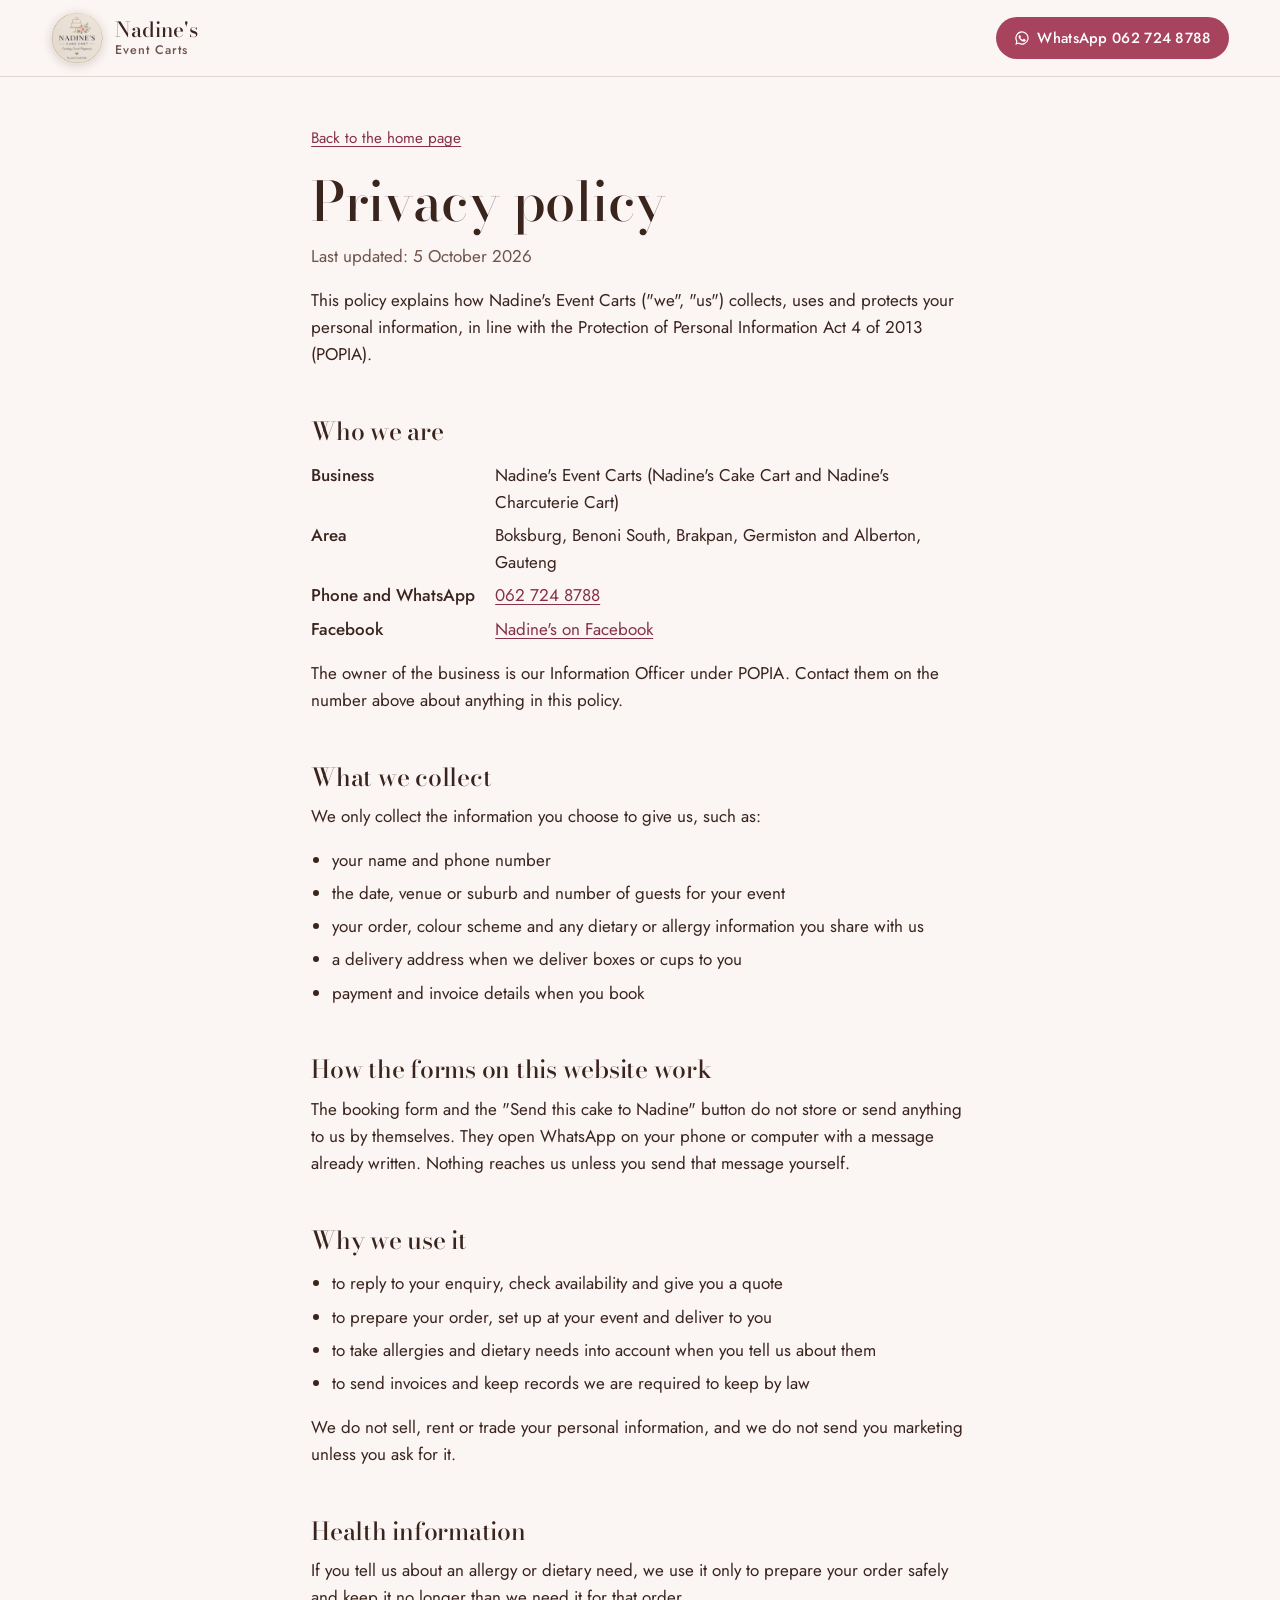
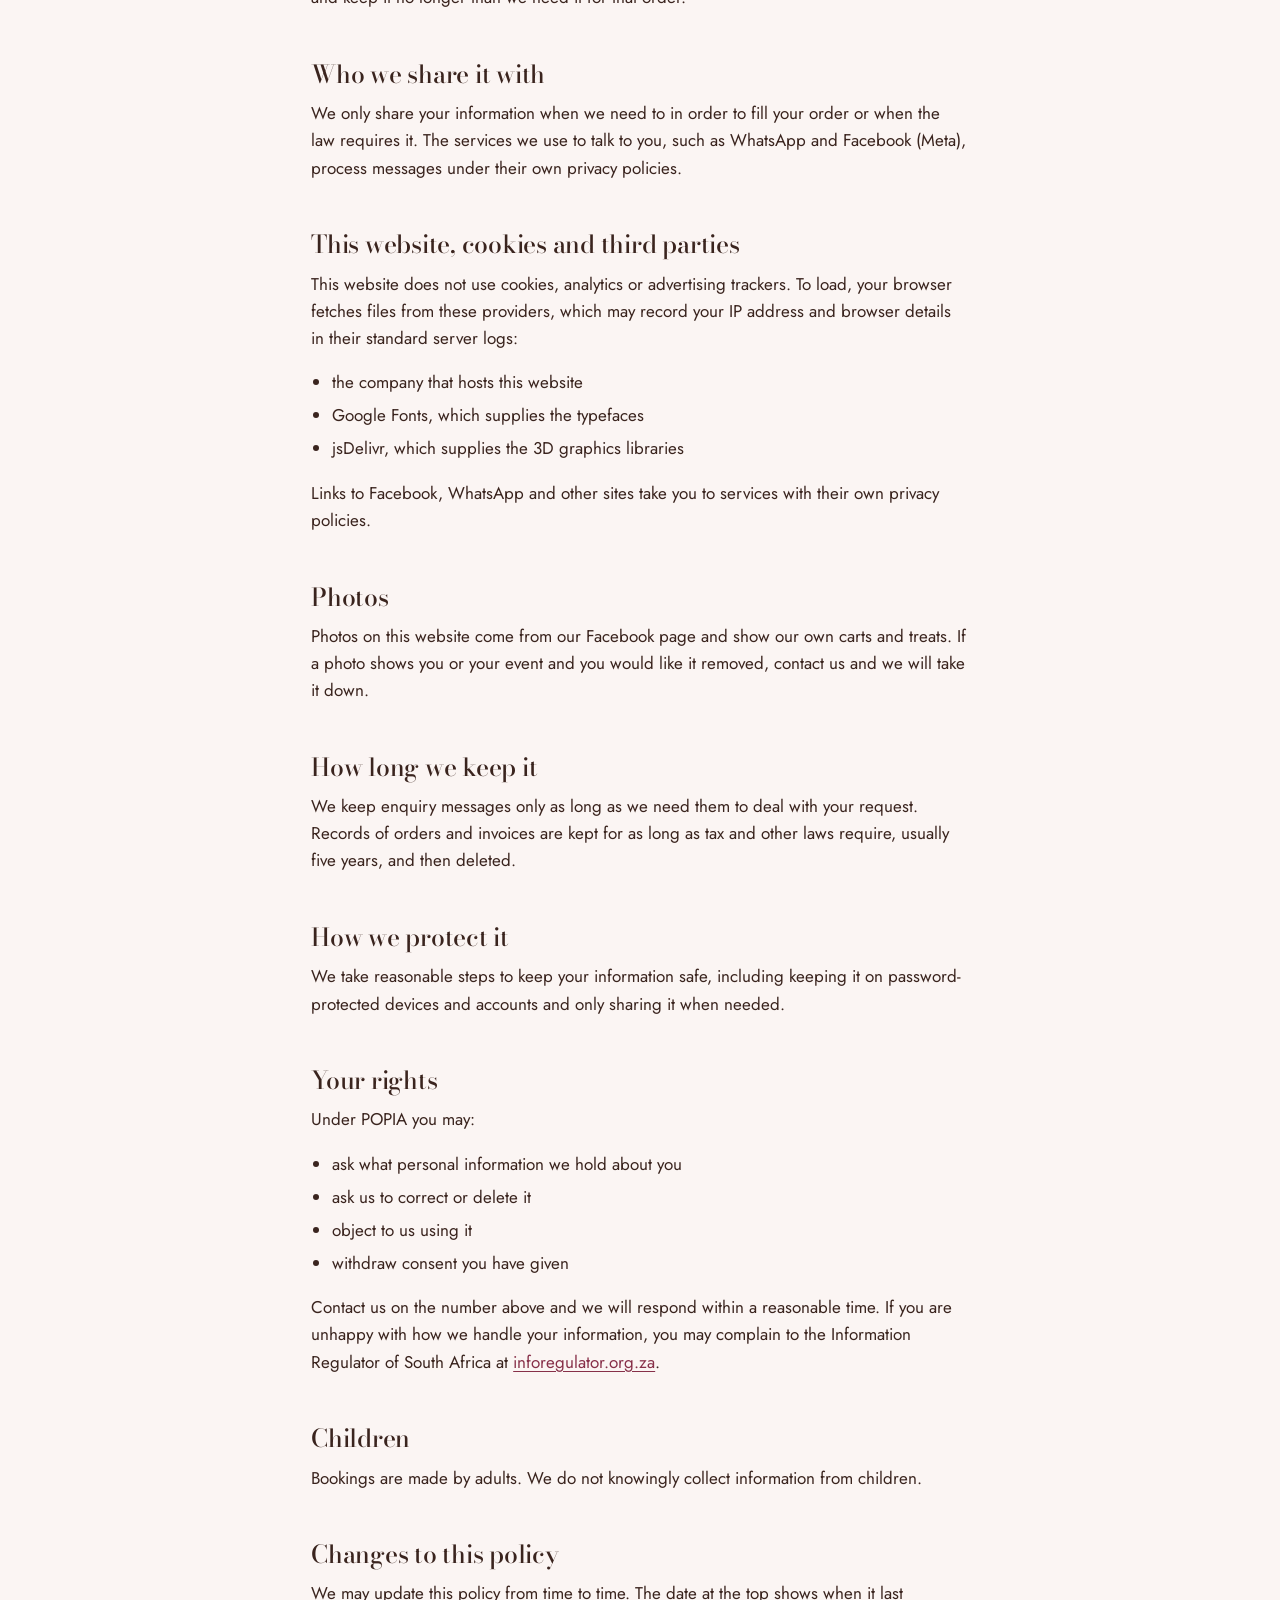
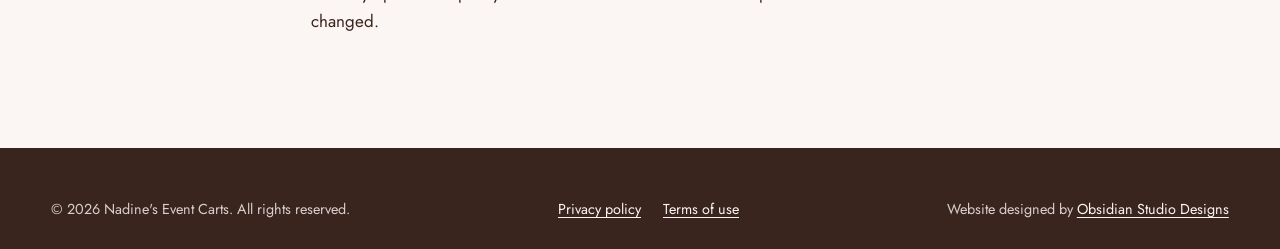
==== privacy.html @ fda7c5f3 "Nadine's Event Carts website Single-page site with a 3D cake cart hero, a build-your-own mini cake c" ====
<!doctype html>
<html lang="en-ZA">
<head>
  <meta charset="utf-8">
  <meta name="viewport" content="width=device-width, initial-scale=1, viewport-fit=cover">
  <title>Privacy Policy | Nadine's Event Carts</title>
  <meta name="description" content="How Nadine's Event Carts collects, uses and protects your personal information under the Protection of Personal Information Act (POPIA).">
  <link rel="canonical" href="https://obsidianstudiodesigns.github.io/NadinesEventCarts/privacy.html">
  <meta name="theme-color" content="#FBF5F3">
  <link rel="icon" href="assets/brand/favicon-32.png" type="image/png" sizes="32x32">
  <link rel="apple-touch-icon" href="assets/brand/apple-touch-icon.png">
  <meta property="og:title" content="Privacy Policy | Nadine's Event Carts">
  <meta property="og:image" content="https://obsidianstudiodesigns.github.io/NadinesEventCarts/assets/brand/og-image.jpg">
  <link rel="preconnect" href="https://fonts.googleapis.com">
  <link rel="preconnect" href="https://fonts.gstatic.com" crossorigin>
  <link href="https://fonts.googleapis.com/css2?family=Allura&family=Bodoni+Moda:ital,opsz,wght@0,6..96,400..700;1,6..96,400..600&family=Jost:wght@300..600&display=swap" rel="stylesheet">
  <link rel="stylesheet" href="css/styles.css?v=6">
</head>
<body class="legal-page">
  <header class="site-header is-solid">
    <a class="brand" href="./" aria-label="Nadine's Event Carts home page">
      <img src="assets/brand/logo-round-256.png" alt="" width="256" height="256">
      <span class="brand-name">Nadine's <span>Event Carts</span></span>
    </a>
    <a class="btn btn-wa header-cta" href="https://wa.me/27627248788" target="_blank" rel="noopener">WhatsApp 062 724 8788</a>
  </header>

  <main class="legal-main">
    <a class="back-link" href="./">Back to the home page</a>
    <h1>Privacy policy</h1>
    <p class="updated">Last updated: 5 October 2026</p>

    <p>This policy explains how Nadine's Event Carts ("we", "us") collects, uses and protects your personal information, in line with the Protection of Personal Information Act 4 of 2013 (POPIA).</p>

    <h2>Who we are</h2>
    <dl>
      <dt>Business</dt><dd>Nadine's Event Carts (Nadine's Cake Cart and Nadine's Charcuterie Cart)</dd>
      <dt>Area</dt><dd>Boksburg, Benoni South, Brakpan, Germiston and Alberton, Gauteng</dd>
      <dt>Phone and WhatsApp</dt><dd><a href="tel:+27627248788">062 724 8788</a></dd>
      <dt>Facebook</dt><dd><a href="https://www.facebook.com/profile.php?id=61550542030775" target="_blank" rel="noopener">Nadine's on Facebook</a></dd>
    </dl>
    <p>The owner of the business is our Information Officer under POPIA. Contact them on the number above about anything in this policy.</p>

    <h2>What we collect</h2>
    <p>We only collect the information you choose to give us, such as:</p>
    <ul>
      <li>your name and phone number</li>
      <li>the date, venue or suburb and number of guests for your event</li>
      <li>your order, colour scheme and any dietary or allergy information you share with us</li>
      <li>a delivery address when we deliver boxes or cups to you</li>
      <li>payment and invoice details when you book</li>
    </ul>

    <h2>How the forms on this website work</h2>
    <p>The booking form and the "Send this cake to Nadine" button do not store or send anything to us by themselves. They open WhatsApp on your phone or computer with a message already written. Nothing reaches us unless you send that message yourself.</p>

    <h2>Why we use it</h2>
    <ul>
      <li>to reply to your enquiry, check availability and give you a quote</li>
      <li>to prepare your order, set up at your event and deliver to you</li>
      <li>to take allergies and dietary needs into account when you tell us about them</li>
      <li>to send invoices and keep records we are required to keep by law</li>
    </ul>
    <p>We do not sell, rent or trade your personal information, and we do not send you marketing unless you ask for it.</p>

    <h2>Health information</h2>
    <p>If you tell us about an allergy or dietary need, we use it only to prepare your order safely and keep it no longer than we need it for that order.</p>

    <h2>Who we share it with</h2>
    <p>We only share your information when we need to in order to fill your order or when the law requires it. The services we use to talk to you, such as WhatsApp and Facebook (Meta), process messages under their own privacy policies.</p>

    <h2>This website, cookies and third parties</h2>
    <p>This website does not use cookies, analytics or advertising trackers. To load, your browser fetches files from these providers, which may record your IP address and browser details in their standard server logs:</p>
    <ul>
      <li>the company that hosts this website</li>
      <li>Google Fonts, which supplies the typefaces</li>
      <li>jsDelivr, which supplies the 3D graphics libraries</li>
    </ul>
    <p>Links to Facebook, WhatsApp and other sites take you to services with their own privacy policies.</p>

    <h2>Photos</h2>
    <p>Photos on this website come from our Facebook page and show our own carts and treats. If a photo shows you or your event and you would like it removed, contact us and we will take it down.</p>

    <h2>How long we keep it</h2>
    <p>We keep enquiry messages only as long as we need them to deal with your request. Records of orders and invoices are kept for as long as tax and other laws require, usually five years, and then deleted.</p>

    <h2>How we protect it</h2>
    <p>We take reasonable steps to keep your information safe, including keeping it on password-protected devices and accounts and only sharing it when needed.</p>

    <h2>Your rights</h2>
    <p>Under POPIA you may:</p>
    <ul>
      <li>ask what personal information we hold about you</li>
      <li>ask us to correct or delete it</li>
      <li>object to us using it</li>
      <li>withdraw consent you have given</li>
    </ul>
    <p>Contact us on the number above and we will respond within a reasonable time. If you are unhappy with how we handle your information, you may complain to the Information Regulator of South Africa at <a href="https://inforegulator.org.za" target="_blank" rel="noopener">inforegulator.org.za</a>.</p>

    <h2>Children</h2>
    <p>Bookings are made by adults. We do not knowingly collect information from children.</p>

    <h2>Changes to this policy</h2>
    <p>We may update this policy from time to time. The date at the top shows when it last changed.</p>
  </main>

  <footer class="site-footer">
    <div class="footer-legal">
      <p>© <span>2026</span> Nadine's Event Carts. All rights reserved.</p>
      <nav class="legal-links" aria-label="Legal">
        <a href="privacy.html" aria-current="page">Privacy policy</a>
        <a href="terms.html">Terms of use</a>
      </nav>
      <p class="credit">Website designed by <a href="https://obsidianstudiodesigns.co.za/" target="_blank" rel="noopener">Obsidian Studio Designs</a></p>
    </div>
  </footer>
</body>
</html>
---- css/styles.css ----
/* Nadine's Event Carts
   sugar   #FBF5F3  page (a faint icing pink, not cream)
   cocoa   #3A241E  text
   rose    #A8435E  strawberry drizzle, the accent
   blush   #F3D9DC  soft fills
   sage    #64755A  the leaves on Nadine's posters
   gold    #B38A4C  the foil ring on the logo */
:root {
  --sugar: #FBF5F3;
  --white: #FFFDFC;
  --cocoa: #3A241E;
  --cocoa-soft: #6E544B;
  --rose: #A8435E;
  --rose-deep: #873049;
  --blush: #F3D9DC;
  --sage: #64755A;
  --gold: #B38A4C;
  --line: rgba(58, 36, 30, 0.14);
  --wa: #1F8A4C;
  --serif: 'Bodoni Moda', 'Didot', Georgia, serif;
  --sans: 'Jost', 'Futura', system-ui, sans-serif;
  --script: 'Allura', cursive;
  --gutter: clamp(16px, 4vw, 56px);
  --max: 1240px;
  --header-h: 76px;
}

*, *::before, *::after { box-sizing: border-box; }
html { scroll-behavior: smooth; -webkit-text-size-adjust: 100%; }
@media (prefers-reduced-motion: reduce) { html { scroll-behavior: auto; } }
body {
  margin: 0;
  background: var(--sugar);
  color: var(--cocoa);
  font: 400 1.0625rem/1.6 var(--sans);
  -webkit-font-smoothing: antialiased;
  text-rendering: optimizeLegibility;
}
img { max-width: 100%; height: auto; display: block; }
a { color: var(--rose-deep); text-underline-offset: 0.18em; text-decoration-thickness: 1px; }
a:hover { color: var(--rose); }
:focus-visible { outline: 2px solid var(--rose); outline-offset: 3px; border-radius: 4px; }
h1, h2, h3 { font-family: var(--serif); font-weight: 500; line-height: 1.08; margin: 0; letter-spacing: -0.01em; font-optical-sizing: auto; }
h2 { font-size: clamp(2.1rem, 4.6vw, 3.6rem); }
h3 { font-size: clamp(1.45rem, 2.4vw, 1.9rem); }
p { margin: 0 0 1em; }
.lede { font-size: clamp(1.1rem, 1.6vw, 1.28rem); line-height: 1.55; color: var(--cocoa-soft); max-width: 36em; }
.script-note { font-family: var(--script); font-size: clamp(1.9rem, 3vw, 2.5rem); line-height: 1; color: var(--rose); margin: 0 0 0.3em; }
.sr-only { position: absolute; width: 1px; height: 1px; overflow: hidden; clip: rect(0 0 0 0); white-space: nowrap; }
.skip-link { position: absolute; left: 12px; top: -60px; z-index: 100; background: var(--cocoa); color: #fff; padding: 10px 14px; border-radius: 6px; }
.skip-link:focus { top: 12px; }

/* ---------------------------------------------------------------- buttons */
.btn {
  display: inline-flex; align-items: center; justify-content: center; gap: 0.5em;
  min-height: 50px; padding: 0.7em 1.5em; border-radius: 999px; border: 1px solid transparent;
  font: 500 1rem/1.1 var(--sans); letter-spacing: 0.02em; text-decoration: none; cursor: pointer;
  transition: background-color 0.2s, color 0.2s, border-color 0.2s, transform 0.2s;
}
.btn:active { transform: translateY(1px) scale(0.99); }
.btn-wa { background: var(--rose); color: #fff; }
.btn-wa::before {
  content: ''; width: 1.15em; height: 1.15em; flex: none;
  background: currentColor;
  -webkit-mask: url("data:image/svg+xml,%3Csvg xmlns='http://www.w3.org/2000/svg' viewBox='0 0 24 24'%3E%3Cpath d='M12 2a10 10 0 0 0-8.6 15.1L2 22l5-1.3A10 10 0 1 0 12 2Zm0 18.2a8.2 8.2 0 0 1-4.2-1.2l-.3-.2-3 .8.8-2.9-.2-.3A8.2 8.2 0 1 1 12 20.2Zm4.5-6.1c-.2-.1-1.5-.7-1.7-.8-.2-.1-.4-.1-.6.1l-.8 1c-.1.2-.3.2-.5.1a6.7 6.7 0 0 1-3.3-2.9c-.2-.4.2-.4.7-1.3.1-.2 0-.3 0-.4l-.8-1.8c-.2-.5-.4-.4-.6-.4h-.5a1 1 0 0 0-.7.3 3 3 0 0 0-.9 2.2 5.2 5.2 0 0 0 1.1 2.7 11.8 11.8 0 0 0 4.5 4c1.7.7 2.3.8 3.2.6a2.7 2.7 0 0 0 1.8-1.2 2.2 2.2 0 0 0 .1-1.3c0-.1-.2-.2-.4-.3Z'/%3E%3C/svg%3E") center / contain no-repeat;
          mask: url("data:image/svg+xml,%3Csvg xmlns='http://www.w3.org/2000/svg' viewBox='0 0 24 24'%3E%3Cpath d='M12 2a10 10 0 0 0-8.6 15.1L2 22l5-1.3A10 10 0 1 0 12 2Zm0 18.2a8.2 8.2 0 0 1-4.2-1.2l-.3-.2-3 .8.8-2.9-.2-.3A8.2 8.2 0 1 1 12 20.2Zm4.5-6.1c-.2-.1-1.5-.7-1.7-.8-.2-.1-.4-.1-.6.1l-.8 1c-.1.2-.3.2-.5.1a6.7 6.7 0 0 1-3.3-2.9c-.2-.4.2-.4.7-1.3.1-.2 0-.3 0-.4l-.8-1.8c-.2-.5-.4-.4-.6-.4h-.5a1 1 0 0 0-.7.3 3 3 0 0 0-.9 2.2 5.2 5.2 0 0 0 1.1 2.7 11.8 11.8 0 0 0 4.5 4c1.7.7 2.3.8 3.2.6a2.7 2.7 0 0 0 1.8-1.2 2.2 2.2 0 0 0 .1-1.3c0-.1-.2-.2-.4-.3Z'/%3E%3C/svg%3E") center / contain no-repeat;
}
.btn-wa:hover { background: var(--rose-deep); color: #fff; }
.btn-ghost { background: rgba(255, 253, 252, 0.72); color: var(--cocoa); border-color: rgba(58, 36, 30, 0.2); backdrop-filter: blur(8px); -webkit-backdrop-filter: blur(8px); }
.btn-ghost:hover { background: #fff; color: var(--cocoa); }
.btn-ghost-dark { background: transparent; color: var(--cocoa); border-color: var(--cocoa); }
.btn-ghost-dark:hover { background: var(--cocoa); color: var(--sugar); }

/* ---------------------------------------------------------------- loading screen
   Shown only while the page is loading (a tiny script in <head> adds .is-loading). The gold ring fills with
   the real download progress of the 3D scene, then the screen lifts away. */
.loader { display: none; }
.is-loading .loader, .loader.is-leaving {
  position: fixed; inset: 0; z-index: 100; display: grid; place-content: center; justify-items: center;
  background: radial-gradient(60% 50% at 50% 46%, #FDF0F1 0%, var(--sugar) 70%);
}
.is-loading { overflow: hidden; }
.is-loading .hero-copy > * { opacity: 0; }
.loader-mark { position: relative; width: clamp(132px, 22vw, 168px); aspect-ratio: 1; }
.loader-mark img { position: absolute; inset: 9%; width: 82%; height: 82%; border-radius: 50%; box-shadow: 0 14px 34px -14px rgba(58, 36, 30, 0.45); }
.loader-ring { position: absolute; inset: 0; width: 100%; height: 100%; transform: rotate(-90deg); }
.loader-ring circle { fill: none; stroke-width: 1.6; }
.loader-track { stroke: rgba(179, 138, 76, 0.2); }
.loader-bar { stroke: var(--gold); stroke-linecap: round; stroke-dasharray: 100; stroke-dashoffset: 100; transition: stroke-dashoffset 0.35s ease-out; }
.loader-note { font-family: var(--script); font-size: clamp(1.9rem, 4vw, 2.4rem); line-height: 1; color: var(--rose); margin: 22px 0 6px; }
.loader-status { font-size: 0.85rem; letter-spacing: 0.06em; color: var(--cocoa-soft); margin: 0; font-variant-numeric: tabular-nums; }
/* a few sprinkles drifting down behind the logo */
.loader-sprinkles { position: absolute; inset: 0; overflow: hidden; pointer-events: none; }
.loader-sprinkles i {
  position: absolute; top: -20px; left: var(--x); width: 4px; height: 13px; border-radius: 4px; background: var(--c);
  opacity: 0.85; animation: sprinkle var(--d) linear var(--w) infinite;
}
.loader-sprinkles i:nth-child(1) { --x: 18%; --c: #E8475F; --d: 5.2s; --w: -1.2s; }
.loader-sprinkles i:nth-child(2) { --x: 27%; --c: #F6C445; --d: 6.4s; --w: -3.1s; }
.loader-sprinkles i:nth-child(3) { --x: 36%; --c: #4FB3E8; --d: 5.8s; --w: -0.4s; }
.loader-sprinkles i:nth-child(4) { --x: 44%; --c: #F08AD0; --d: 7s; --w: -4.6s; }
.loader-sprinkles i:nth-child(5) { --x: 55%; --c: #7AC36A; --d: 6s; --w: -2.2s; }
.loader-sprinkles i:nth-child(6) { --x: 63%; --c: #E8475F; --d: 6.8s; --w: -5.3s; }
.loader-sprinkles i:nth-child(7) { --x: 71%; --c: #B38A4C; --d: 5.5s; --w: -1.9s; }
.loader-sprinkles i:nth-child(8) { --x: 80%; --c: #9B6FE0; --d: 6.2s; --w: -3.8s; }
.loader-sprinkles i:nth-child(9) { --x: 88%; --c: #F6C445; --d: 7.4s; --w: -0.9s; }
.loader-sprinkles i:nth-child(10) { --x: 9%; --c: #F08AD0; --d: 6.6s; --w: -4.1s; }
@keyframes sprinkle {
  from { transform: translateY(0) rotate(0deg); }
  to { transform: translateY(calc(100vh + 40px)) rotate(540deg); }
}
/* exit: the ring is full, the logo settles and the screen lifts away */
.loader.is-leaving { pointer-events: none; animation: loader-out 0.85s cubic-bezier(0.65, 0, 0.35, 1) 0.15s forwards; }
.loader.is-leaving .loader-mark img { animation: logo-settle 0.6s cubic-bezier(0.2, 0.7, 0.2, 1) forwards; }
@keyframes loader-out { to { opacity: 0; transform: translateY(-3%); visibility: hidden; } }
@keyframes logo-settle { 50% { transform: scale(1.06); } to { transform: scale(0.98); } }
@media (prefers-reduced-motion: reduce) {
  .loader-sprinkles { display: none; }
  .loader.is-leaving { animation-duration: 0.3s; animation-delay: 0s; }
  .loader.is-leaving .loader-mark img { animation: none; }
}

/* ---------------------------------------------------------------- 3D stage */
.stage { position: fixed; inset: 0; z-index: 0; background: #d9d2c8 url('../assets/3d/hero-poster.jpg') center / cover no-repeat; }
.stage canvas { width: 100%; height: 100%; display: block; opacity: 0; transition: opacity 1.2s ease; }
.stage canvas.is-ready { opacity: 1; }
.no-webgl .stage canvas { display: none; }

/* ---------------------------------------------------------------- header */
.site-header {
  position: fixed; inset: 0 0 auto; z-index: 30; height: var(--header-h);
  display: flex; align-items: center; gap: 24px; padding: 0 var(--gutter);
  transition: background-color 0.3s, box-shadow 0.3s;
}
.site-header.is-solid { background: rgba(251, 245, 243, 0.92); backdrop-filter: blur(12px); -webkit-backdrop-filter: blur(12px); box-shadow: 0 1px 0 var(--line); }
.brand { display: flex; align-items: center; gap: 12px; text-decoration: none; color: var(--cocoa); margin-right: auto; }
.brand img { width: 52px; height: 52px; border-radius: 50%; box-shadow: 0 2px 10px rgba(58, 36, 30, 0.18); }
.brand-name { font-family: var(--serif); font-size: 1.3rem; line-height: 1; font-weight: 500; }
.brand-name span { display: block; font-family: var(--sans); font-size: 0.78rem; letter-spacing: 0.08em; margin-top: 3px; color: var(--cocoa-soft); }
.main-nav { display: flex; gap: 22px; }
.main-nav a { color: var(--cocoa); text-decoration: none; font-size: 0.97rem; padding: 6px 0; border-bottom: 1px solid transparent; }
.main-nav a:hover { border-bottom-color: var(--rose); color: var(--cocoa); }
.main-nav .nav-book { display: none; }
.header-cta { min-height: 42px; padding: 0.55em 1.1em; font-size: 0.92rem; }
.nav-toggle { display: none; }

@media (max-width: 1100px) {
  .main-nav a[href="#year-end"] { display: none; }
}
@media (max-width: 860px) {
  :root { --header-h: 64px; }
  .brand img { width: 44px; height: 44px; }
  .header-cta { display: none; }
  .nav-toggle {
    display: inline-flex; align-items: center; min-height: 44px; padding: 0 18px; border-radius: 999px;
    border: 1px solid rgba(58, 36, 30, 0.25); background: rgba(255, 253, 252, 0.8); color: var(--cocoa); font: 500 0.95rem var(--sans); cursor: pointer;
  }
  .main-nav {
    position: fixed; inset: var(--header-h) 0 auto; flex-direction: column; gap: 0; padding: 8px var(--gutter) 20px;
    background: rgba(251, 245, 243, 0.98); box-shadow: 0 12px 24px rgba(58, 36, 30, 0.12);
    visibility: hidden; opacity: 0; transform: translateY(-8px); transition: opacity 0.2s, transform 0.2s, visibility 0.2s;
  }
  .main-nav.is-open { visibility: visible; opacity: 1; transform: none; }
  .main-nav a, .main-nav a[href="#year-end"], .main-nav .nav-book { display: block; padding: 14px 0; border-bottom: 1px solid var(--line); font-size: 1.1rem; }
}

/* ---------------------------------------------------------------- hero (over the 3D cart) */
main { position: relative; z-index: 1; }
.hero {
  position: relative; min-height: 100svh; display: flex; align-items: flex-end;
  padding: calc(var(--header-h) + 24px) var(--gutter) clamp(64px, 10vh, 120px);
}
.hero::before {
  content: ''; position: absolute; inset: 0; pointer-events: none;
  -webkit-mask-image: linear-gradient(180deg, #000 78%, transparent); mask-image: linear-gradient(180deg, #000 78%, transparent);
  background:
    linear-gradient(90deg, rgba(251, 245, 243, 0.93) 0%, rgba(251, 245, 243, 0.82) 28%, rgba(251, 245, 243, 0.35) 46%, rgba(251, 245, 243, 0) 60%),
    linear-gradient(180deg, rgba(251, 245, 243, 0.6) 0%, rgba(251, 245, 243, 0) 16%);
}
@media (max-width: 860px) {
  .hero::before { background: linear-gradient(0deg, rgba(251, 245, 243, 0.96) 0%, rgba(251, 245, 243, 0.86) 48%, rgba(251, 245, 243, 0) 78%), linear-gradient(180deg, rgba(251, 245, 243, 0.6) 0%, rgba(251, 245, 243, 0) 14%); }
}
.hero-copy { position: relative; max-width: 620px; }
.hero h1 { font-size: clamp(2.4rem, min(5.6vw, 8.4vh), 5.2rem); line-height: 1.0; letter-spacing: -0.02em; margin-bottom: 0.32em; text-wrap: balance; }
.hero .lede { color: var(--cocoa); max-width: 31em; }
.hero-actions { display: flex; flex-wrap: wrap; gap: 12px; margin-top: 1.6em; }
.scroll-cue {
  position: absolute; right: var(--gutter); bottom: 28px; color: var(--cocoa); font-size: 0.9rem; text-decoration: none;
  display: flex; align-items: center; gap: 10px; background: rgba(255, 253, 252, 0.7); padding: 8px 14px; border-radius: 999px; backdrop-filter: blur(6px);
}
.scroll-cue::after { content: ''; width: 8px; height: 8px; border-right: 1.5px solid currentColor; border-bottom: 1.5px solid currentColor; transform: rotate(45deg) translateY(-3px); }

/* hero intro: the only orchestrated entrance on the page */
@media (prefers-reduced-motion: no-preference) {
  .is-loaded .hero-copy > * { animation: rise 0.9s cubic-bezier(0.2, 0.7, 0.2, 1) both; }
  .is-loaded .hero-copy > :nth-child(1) { animation-delay: 0.15s; }
  .is-loaded .hero-copy > :nth-child(2) { animation-delay: 0.23s; }
  .is-loaded .hero-copy > :nth-child(3) { animation-delay: 0.31s; }
  .is-loaded .hero-copy > :nth-child(4) { animation-delay: 0.39s; }
}
@keyframes rise { from { opacity: 0; transform: translateY(18px); } }

/* ---------------------------------------------------------------- the cake builder */
.build {
  position: relative; min-height: 100svh; display: grid; grid-template-columns: minmax(0, 1fr) minmax(360px, 440px);
  gap: var(--gutter); padding: calc(var(--header-h) + 16px) var(--gutter) 32px; align-items: start;
}
/* the stage stays put over the cake while a tall panel scrolls past */
.build-stage { position: sticky; top: var(--header-h); height: calc(100svh - var(--header-h) - 32px); pointer-events: none; }
.builder {
  background: rgba(255, 253, 252, 0.9); backdrop-filter: blur(18px) saturate(1.1); -webkit-backdrop-filter: blur(18px) saturate(1.1);
  border-radius: 28px; padding: clamp(22px, 3vw, 34px); box-shadow: 0 30px 60px -30px rgba(58, 36, 30, 0.35), 0 0 0 1px rgba(179, 138, 76, 0.25);
}
.builder h2 { font-size: clamp(1.8rem, 2.6vw, 2.3rem); margin-bottom: 0.3em; }
.builder > p { color: var(--cocoa-soft); font-size: 0.98rem; }
.step { border: 0; padding: 0; margin: 0 0 16px; min-width: 0; }
.step legend { font-family: var(--serif); font-size: 1.15rem; font-weight: 500; margin-bottom: 10px; display: flex; align-items: baseline; gap: 10px; padding: 0; }
.step-n {
  display: inline-grid; place-items: center; width: 26px; height: 26px; border-radius: 50%; flex: none;
  border: 1px solid var(--gold); color: var(--gold); font: 500 0.82rem var(--sans); transform: translateY(-2px);
}
.hint { font-size: 0.85rem; color: var(--cocoa-soft); margin: -4px 0 8px; }
.chips { display: flex; flex-wrap: wrap; gap: 8px; }
.chips label { position: relative; }
.chips input { position: absolute; opacity: 0; inset: 0; margin: 0; cursor: pointer; }
.chips span {
  display: inline-flex; align-items: center; min-height: 38px; padding: 5px 14px; border-radius: 999px;
  border: 1px solid rgba(58, 36, 30, 0.2); font-size: 0.93rem; background: var(--white); cursor: pointer;
  transition: background-color 0.18s, color 0.18s, border-color 0.18s;
}
.chips label:hover span { border-color: var(--rose); }
.chips input:checked + span { background: var(--cocoa); color: var(--sugar); border-color: var(--cocoa); }
.chips input:focus-visible + span { outline: 2px solid var(--rose); outline-offset: 2px; }
.chips input:disabled + span { opacity: 0.4; cursor: not-allowed; }
.tints { display: flex; align-items: center; flex-wrap: wrap; gap: 8px; margin-top: 12px; transition: opacity 0.2s; }
.tints[aria-disabled="true"] { opacity: 0.35; pointer-events: none; }
.tints-label { font-size: 0.85rem; color: var(--cocoa-soft); margin-right: 4px; flex-basis: 100%; }
.swatch { position: relative; width: 32px; height: 32px; border-radius: 50%; background: var(--c); box-shadow: inset 0 0 0 1px rgba(58, 36, 30, 0.18); cursor: pointer; }
.swatch input { position: absolute; inset: 0; opacity: 0; margin: 0; cursor: pointer; }
.swatch:has(input:checked) { box-shadow: inset 0 0 0 1px rgba(58, 36, 30, 0.18), 0 0 0 2px var(--white), 0 0 0 3.5px var(--cocoa); }
.swatch:has(input:focus-visible) { outline: 2px solid var(--rose); outline-offset: 4px; }
.summary { font-size: 0.95rem; color: var(--cocoa); border-top: 1px solid var(--line); padding-top: 14px; margin: 6px 0 14px; }
.builder .btn { width: 100%; }

/* phones: the cake on top, a compact panel below with each step as a sideways-scrolling row */
@media (max-width: 860px) {
  .build { grid-template-columns: minmax(0, 1fr); grid-template-rows: minmax(180px, 1fr) auto; height: 100svh; min-height: 620px; padding: var(--header-h) 0 0; gap: 0; }
  .build-stage { position: relative; top: 0; height: auto; align-self: stretch; }
    .builder { min-width: 0; border-radius: 24px 24px 0 0; padding: 16px 0 calc(16px + env(safe-area-inset-bottom)); box-shadow: 0 -10px 40px -20px rgba(58, 36, 30, 0.4); }
  .builder h2, .builder > p, .builder .summary, .builder .btn, .step legend, .hint, .tints { margin-left: 16px; margin-right: 16px; }
  .builder h2 { font-size: 1.5rem; }
  #build-intro { display: none; }
  .builder .btn { width: calc(100% - 32px); }
  .step { margin-bottom: 10px; }
  .step legend { font-size: 1rem; margin-bottom: 6px; }
  .step-n { width: 22px; height: 22px; font-size: 0.75rem; }
  .hint { display: none; }
  .chips { flex-wrap: nowrap; overflow-x: auto; padding: 2px 16px 4px; scrollbar-width: none; scroll-padding: 0 16px; }
  .chips::-webkit-scrollbar { display: none; }
  .chips label { flex: none; }
  .chips span { min-height: 36px; font-size: 0.9rem; white-space: nowrap; }
  .tints { margin-top: 8px; }
  .tints-label { font-size: 0.8rem; }
  .swatch { width: 28px; height: 28px; flex: none; }
  .summary { display: none; }
}

/* ---------------------------------------------------------------- paper sections (cover the 3D) */
.paper { position: relative; background: var(--sugar); box-shadow: 0 -30px 60px -30px rgba(58, 36, 30, 0.25); }
.paper > section { max-width: var(--max); margin: 0 auto; padding: clamp(72px, 11vw, 140px) var(--gutter); }
.section-head { max-width: 640px; margin-bottom: clamp(36px, 6vw, 72px); }
.section-head p { color: var(--cocoa-soft); font-size: 1.1rem; }
.section-head h2 { margin-bottom: 0.3em; }

/* carts: alternating rows, each led by a real photo */
.cart { position: relative; display: grid; grid-template-columns: 1.1fr 1fr; gap: clamp(28px, 6vw, 90px); align-items: center; margin-bottom: clamp(64px, 9vw, 120px); }
.cart:nth-of-type(even) .cart-photo { order: 2; }
.cart-photo { margin: 0; border-radius: 22px; overflow: hidden; box-shadow: 0 24px 50px -28px rgba(58, 36, 30, 0.45); }
.cart-photo img { width: 100%; aspect-ratio: 5 / 4; object-fit: cover; }
.cart-copy h3 { font-size: clamp(2rem, 3.6vw, 2.9rem); margin-bottom: 0.45em; }
.cart-copy p { max-width: 32em; font-size: 1.08rem; }
.cart-copy .script-note { margin-top: 0.6em; font-size: clamp(1.9rem, 3vw, 2.5rem); }
/* the round sticker echoes the round sign on the real cart */
.cart-media { position: relative; }
.cart-sticker {
  position: absolute; width: clamp(120px, 15vw, 190px); aspect-ratio: 1; object-fit: cover; border-radius: 50%;
  right: clamp(-95px, -6vw, -40px); bottom: -44px; border: 6px solid var(--white); box-shadow: 0 0 0 1px var(--gold), 0 18px 34px -18px rgba(58, 36, 30, 0.5);
}
.cart-dessert .cart-photo img { aspect-ratio: 1; }
.extras { list-style: none; padding: 0; margin: 0; display: grid; grid-template-columns: repeat(3, 1fr); gap: 0; border-top: 1px solid var(--line); }
.extras li { padding: 26px 26px 0 0; color: var(--cocoa-soft); }
.extras li + li { padding-left: 26px; border-left: 1px solid var(--line); }
.extras strong { display: block; font-family: var(--serif); font-weight: 500; font-size: 1.3rem; color: var(--cocoa); margin-bottom: 4px; }

@media (max-width: 760px) {
  .cart { grid-template-columns: 1fr; }
  .cart:nth-of-type(even) .cart-photo { order: 0; }
  .cart-sticker { right: 12px; bottom: -36px; width: 110px; }
  .extras { grid-template-columns: 1fr; }
  .extras li, .extras li + li { padding: 20px 0; border-left: 0; border-bottom: 1px solid var(--line); }
}

/* occasions: a wall of type, the one loud moment below the fold */
.paper > section.occasions { max-width: none; background: var(--blush); text-align: center; padding-left: var(--gutter); padding-right: var(--gutter); }
.occasions h2 { font-family: var(--script); font-weight: 400; font-size: clamp(2.8rem, 6vw, 4.6rem); color: var(--rose-deep); letter-spacing: 0; margin-bottom: 0.25em; }
.occasion-list { list-style: none; padding: 0; margin: 0 auto; max-width: 1100px; display: flex; flex-wrap: wrap; justify-content: center; column-gap: 0.42em; }
.occasion-list li { font-family: var(--serif); font-size: clamp(2rem, 5.4vw, 4.4rem); line-height: 1.12; letter-spacing: -0.02em; }
.occasion-list li:nth-child(even) { font-style: italic; color: var(--rose-deep); }
.occasion-more { margin: 1.4em 0 0; font-size: 1.1rem; color: var(--cocoa-soft); }

/* birthday boxes */
.boxes { display: grid; grid-template-columns: 1fr 1fr; gap: clamp(32px, 7vw, 110px); align-items: center; }
.boxes-photos { position: relative; padding-bottom: 18%; }
.bp-main { width: 82%; border-radius: 22px; box-shadow: 0 24px 50px -28px rgba(58, 36, 30, 0.45); }
.bp-gift { position: absolute; width: 46%; right: 0; bottom: 0; border-radius: 18px; border: 6px solid var(--white); box-shadow: 0 20px 40px -22px rgba(58, 36, 30, 0.5); }
.boxes-copy h2 { margin-bottom: 0.35em; }
.boxes-copy h3 { font-family: var(--script); font-weight: 400; font-size: 2.3rem; color: var(--rose); margin: 0.8em 0 0.2em; }
.flavours { list-style: none; padding: 0; margin: 0 0 1.2em; }
.flavours li { padding: 10px 0 10px 26px; border-bottom: 1px solid var(--line); position: relative; color: var(--cocoa-soft); }
.flavours li::before { content: ''; position: absolute; left: 2px; top: 1.05em; width: 9px; height: 9px; border-radius: 50%; border: 1px solid var(--gold); background: var(--blush); }
.flavours strong { color: var(--cocoa); font-weight: 500; }
.note { font-size: 0.95rem; color: var(--cocoa-soft); }
@media (max-width: 860px) { .boxes { grid-template-columns: 1fr; } }

/* year-end */
.paper > section.year-end { max-width: none; background: #EEF0E8; display: grid; grid-template-columns: minmax(0, 1.4fr) minmax(0, 0.6fr); gap: clamp(32px, 6vw, 90px); align-items: center; padding-left: max(var(--gutter), calc((100% - var(--max)) / 2 + var(--gutter))); padding-right: max(var(--gutter), calc((100% - var(--max)) / 2 + var(--gutter))); }
.year-end .script-note { color: var(--sage); }
.year-end h2 { margin-bottom: 0.35em; max-width: 14em; }
.ye-list { list-style: none; padding: 0; margin: 1.6em 0 2em; display: grid; grid-template-columns: 1fr 1fr; gap: 0 32px; }
.ye-list li { padding: 14px 0; border-top: 1px solid rgba(100, 117, 90, 0.35); color: var(--cocoa-soft); }
.ye-list span { display: block; font-family: var(--serif); font-size: 1.2rem; color: var(--cocoa); }
.ye-photo { margin: 0; justify-self: center; }
.ye-photo img { width: min(260px, 100%); border-radius: 160px 160px 22px 22px; box-shadow: 0 24px 50px -28px rgba(58, 36, 30, 0.45); }
@media (max-width: 760px) {
  .paper > section.year-end { grid-template-columns: 1fr; }
  .ye-list { grid-template-columns: 1fr; }
  .ye-photo { order: -1; }
  .ye-photo img { width: 200px; }
}

/* booking */
.book { display: grid; grid-template-columns: 0.9fr 1.1fr; gap: clamp(32px, 6vw, 90px); align-items: start; }
.book-copy h3 { font-size: 1.3rem; margin: 1.8em 0 0.6em; }
.call { font-size: 1.15rem; }
.call a { font-family: var(--serif); font-size: 1.6rem; white-space: nowrap; color: var(--cocoa); }
.areas { list-style: none; padding: 0; margin: 0 0 1em; display: flex; flex-wrap: wrap; gap: 8px; }
.areas li { padding: 6px 14px; border-radius: 999px; background: var(--white); border: 1px solid var(--line); font-size: 0.95rem; }
.book-form { background: var(--white); border-radius: 26px; padding: clamp(22px, 3.4vw, 40px); box-shadow: 0 0 0 1px rgba(179, 138, 76, 0.3), 0 30px 60px -36px rgba(58, 36, 30, 0.35); }
.field { margin: 0 0 16px; border: 0; padding: 0; min-width: 0; }
.field-row { display: grid; grid-template-columns: 1fr 1fr; gap: 0 16px; }
.field label, .field legend { display: block; font-size: 0.92rem; font-weight: 500; margin-bottom: 6px; padding: 0; }
.field input, .field select, .field textarea {
  width: 100%; font: 400 1rem/1.4 var(--sans); color: var(--cocoa); padding: 12px 14px; min-height: 48px;
  border: 1px solid rgba(58, 36, 30, 0.22); border-radius: 12px; background: var(--sugar);
}
.field input:focus, .field select:focus, .field textarea:focus { outline: none; border-color: var(--rose); box-shadow: 0 0 0 3px rgba(168, 67, 94, 0.18); }
.field [aria-invalid="true"] { border-color: #b3261e; }
.checks { display: grid; grid-template-columns: 1fr 1fr; gap: 8px 16px; }
.checks label { display: flex; align-items: center; gap: 10px; font-weight: 400; font-size: 0.97rem; margin: 0; min-height: 36px; cursor: pointer; }
.checks input { width: 20px; height: 20px; min-height: 0; accent-color: var(--rose); flex: none; }
.form-error { color: #b3261e; font-size: 0.95rem; }
.book-form .btn { width: 100%; }
.form-note { font-size: 0.86rem; color: var(--cocoa-soft); margin: 12px 0 0; }
@media (max-width: 860px) { .book { grid-template-columns: 1fr; } }
@media (max-width: 520px) { .field-row, .checks { grid-template-columns: 1fr; } }

/* ---------------------------------------------------------------- footer */
.site-footer { position: relative; z-index: 1; background: var(--cocoa); color: rgba(251, 245, 243, 0.82); padding: 64px var(--gutter) calc(28px + env(safe-area-inset-bottom)); }
.site-footer a { color: var(--sugar); }
.site-footer a:hover { color: var(--blush); }
.footer-top { max-width: var(--max); margin: 0 auto; display: flex; gap: 40px; align-items: center; flex-wrap: wrap; padding-bottom: 36px; border-bottom: 1px solid rgba(251, 245, 243, 0.14); }
.footer-logo { width: 110px; height: 110px; border-radius: 50%; }
.footer-cols { display: flex; gap: 56px; flex-wrap: wrap; }
.footer-cols p { margin: 0; }
.footer-cols strong { color: var(--sugar); font-family: var(--serif); font-weight: 500; font-size: 1.2rem; }
.footer-legal { max-width: var(--max); margin: 0 auto; padding-top: 22px; display: flex; flex-wrap: wrap; gap: 12px 32px; justify-content: space-between; font-size: 0.9rem; }
.footer-legal p { margin: 0; }
.legal-links { display: flex; gap: 22px; }

.mobile-bar { display: none; }
@media (max-width: 860px) {
  .mobile-bar {
    position: fixed; z-index: 40; left: 12px; right: 12px; bottom: calc(12px + env(safe-area-inset-bottom));
    display: grid; grid-template-columns: 1fr 1.4fr; gap: 8px; transition: transform 0.3s, opacity 0.3s;
  }
  .mobile-bar a { display: grid; place-items: center; min-height: 52px; border-radius: 999px; text-decoration: none; font-weight: 500; background: rgba(255, 253, 252, 0.95); color: var(--cocoa); box-shadow: 0 10px 30px -10px rgba(58, 36, 30, 0.45); }
  .mobile-bar .mb-wa { background: var(--rose); color: #fff; }
  .mobile-bar.is-hidden { transform: translateY(140%); opacity: 0; }
  .site-footer { padding-bottom: calc(96px + env(safe-area-inset-bottom)); }
  .scroll-cue { display: none; }
}

/* ---------------------------------------------------------------- legal pages */
.legal-page { background: var(--sugar); }
.legal-page .site-header { position: sticky; background: rgba(251, 245, 243, 0.95); box-shadow: 0 1px 0 var(--line); }
.legal-main { position: relative; z-index: 1; max-width: 760px; margin: 0 auto; padding: 48px var(--gutter) 96px; }
.legal-main h1 { font-size: clamp(2.4rem, 5vw, 3.4rem); margin: 0.4em 0 0.2em; }
.legal-main h2 { font-size: 1.55rem; margin: 2em 0 0.5em; }
.legal-main .updated { color: var(--cocoa-soft); }
.legal-main ul { padding-left: 1.2em; }
.legal-main li { margin-bottom: 0.35em; }
.legal-main dl { display: grid; grid-template-columns: max-content 1fr; gap: 6px 20px; }
.legal-main dt { font-weight: 500; }
.legal-main dd { margin: 0; }
.back-link { font-size: 0.95rem; }
.legal-page .site-footer { padding-top: 28px; }
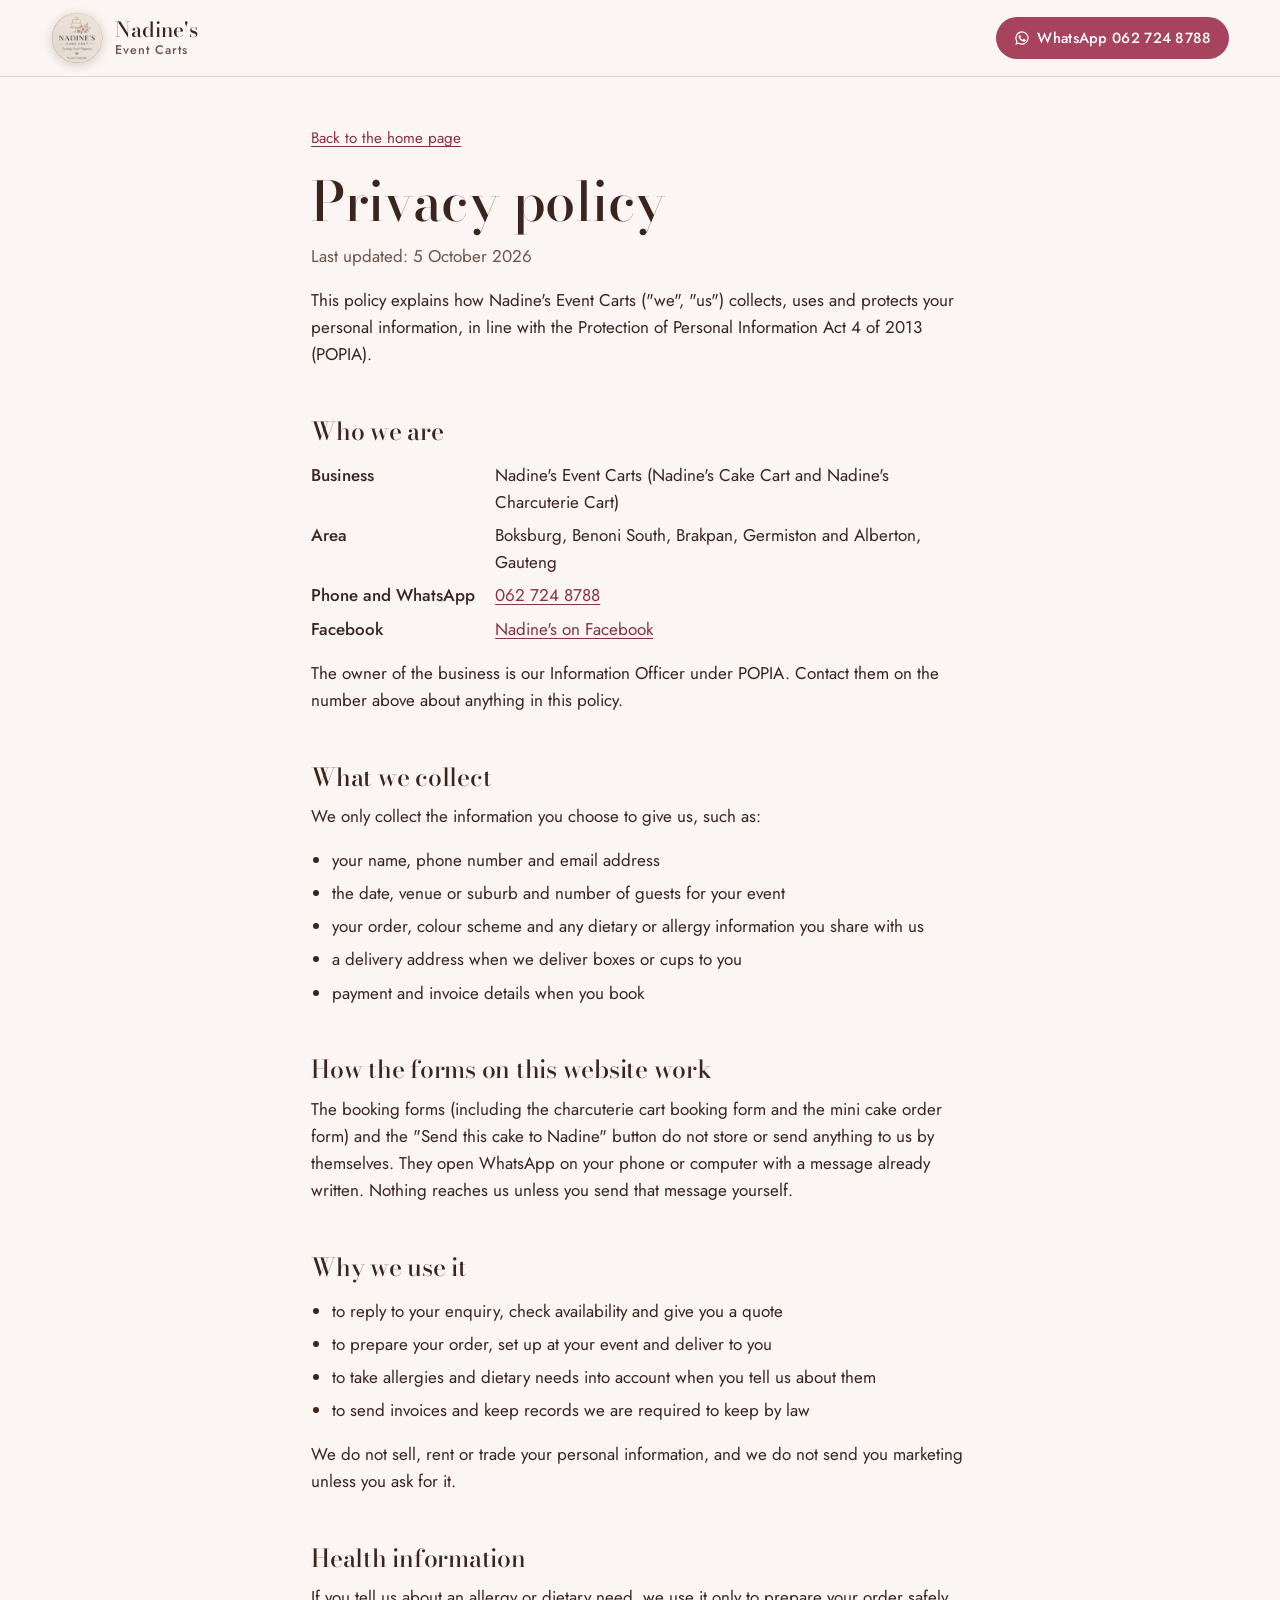
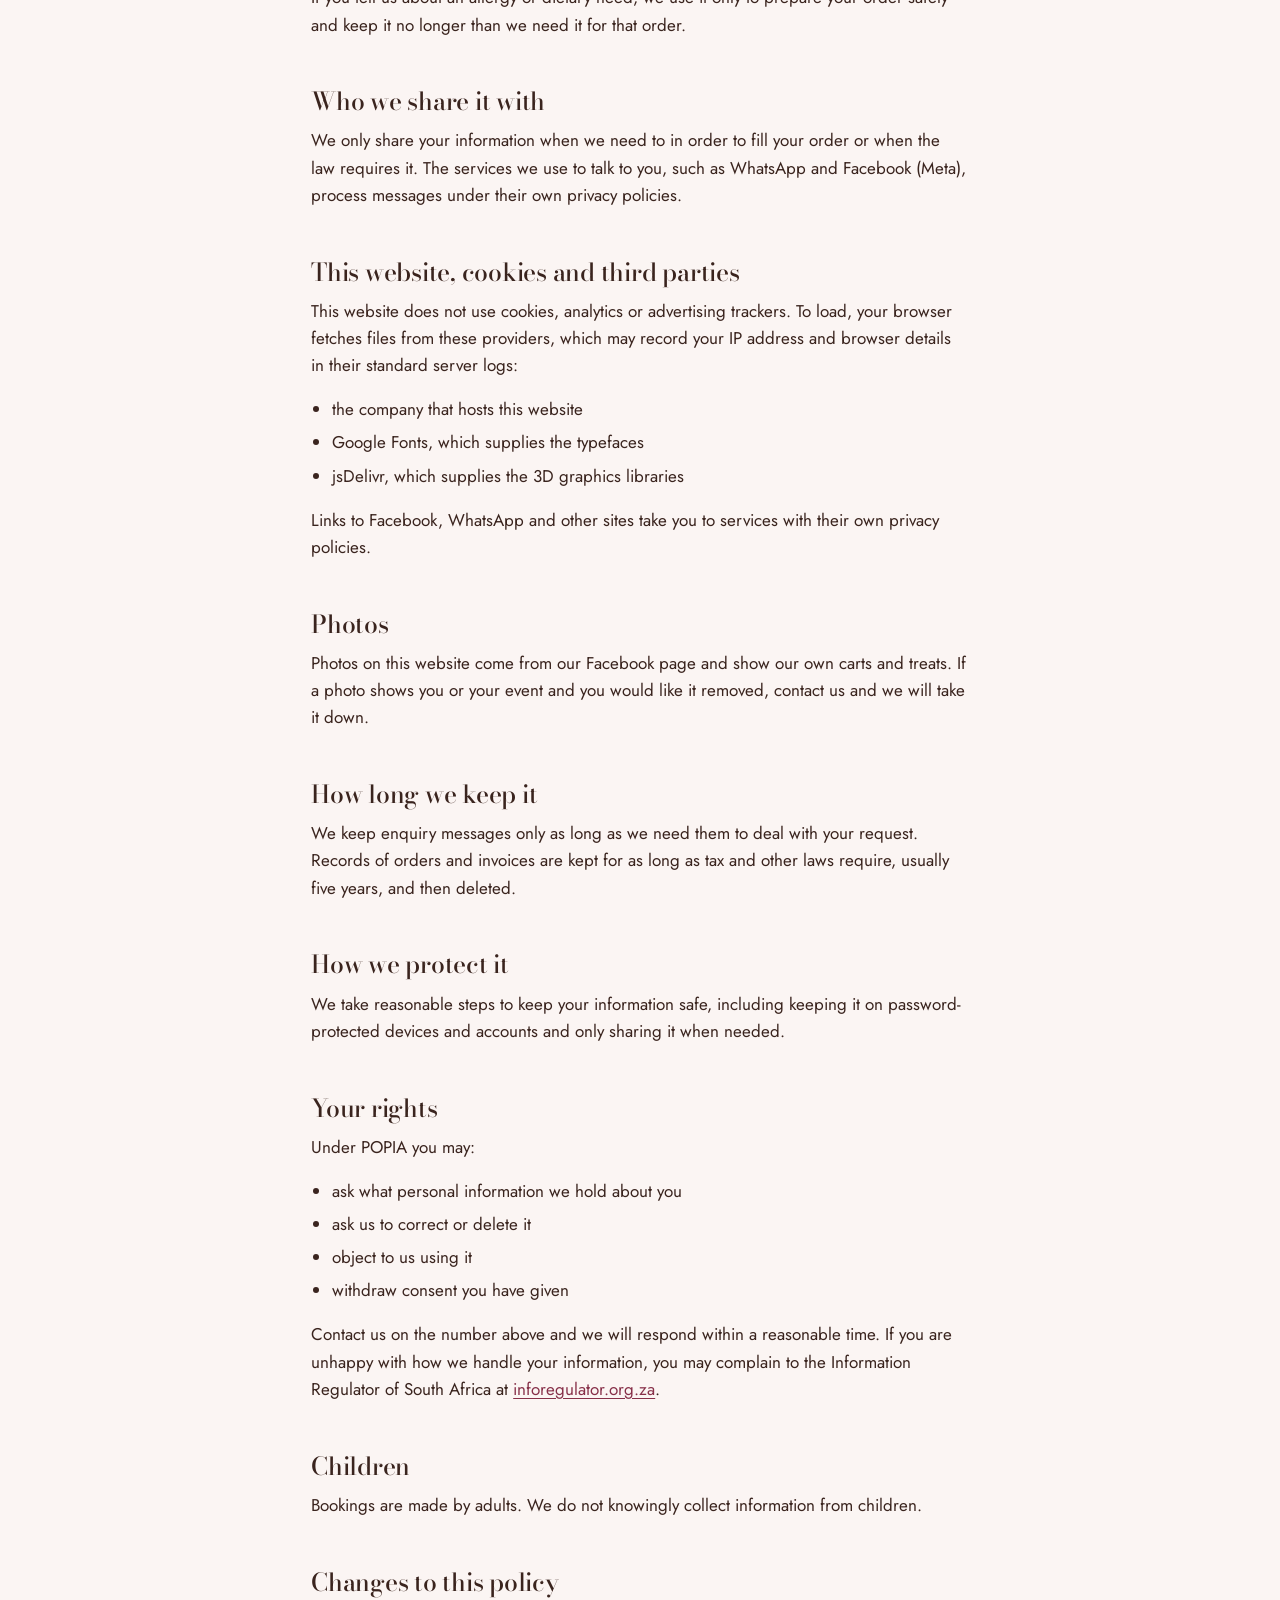
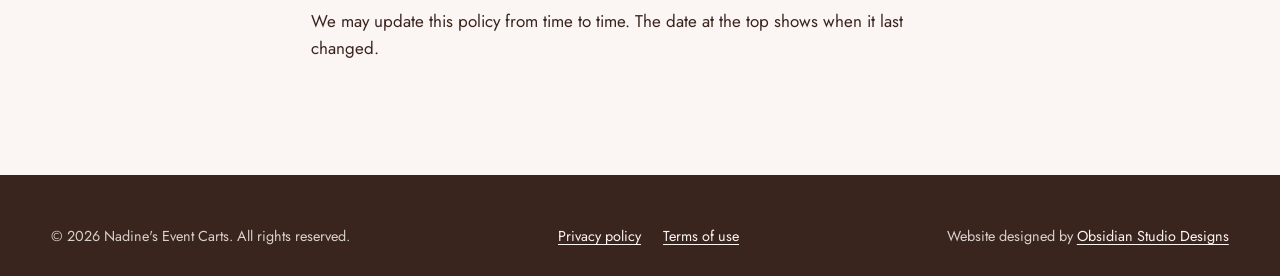
==== commit 02cfb31f: "Add the charcuterie cart booking form and mini cake order form New booking page built from Nadine's " ====
--- a/privacy.html
+++ b/privacy.html
@@ -14,7 +14,7 @@
   <link rel="preconnect" href="https://fonts.googleapis.com">
   <link rel="preconnect" href="https://fonts.gstatic.com" crossorigin>
   <link href="https://fonts.googleapis.com/css2?family=Allura&family=Bodoni+Moda:ital,opsz,wght@0,6..96,400..700;1,6..96,400..600&family=Jost:wght@300..600&display=swap" rel="stylesheet">
-  <link rel="stylesheet" href="css/styles.css?v=6">
+  <link rel="stylesheet" href="css/styles.css?v=9">
 </head>
 <body class="legal-page">
   <header class="site-header is-solid">
@@ -44,7 +44,7 @@
     <h2>What we collect</h2>
     <p>We only collect the information you choose to give us, such as:</p>
     <ul>
-      <li>your name and phone number</li>
+      <li>your name, phone number and email address</li>
       <li>the date, venue or suburb and number of guests for your event</li>
       <li>your order, colour scheme and any dietary or allergy information you share with us</li>
       <li>a delivery address when we deliver boxes or cups to you</li>
@@ -52,7 +52,7 @@
     </ul>
 
     <h2>How the forms on this website work</h2>
-    <p>The booking form and the "Send this cake to Nadine" button do not store or send anything to us by themselves. They open WhatsApp on your phone or computer with a message already written. Nothing reaches us unless you send that message yourself.</p>
+    <p>The booking forms (including the charcuterie cart booking form and the mini cake order form) and the "Send this cake to Nadine" button do not store or send anything to us by themselves. They open WhatsApp on your phone or computer with a message already written. Nothing reaches us unless you send that message yourself.</p>
 
     <h2>Why we use it</h2>
     <ul>
--- a/css/styles.css
+++ b/css/styles.css
@@ -66,6 +66,8 @@
           mask: url("data:image/svg+xml,%3Csvg xmlns='http://www.w3.org/2000/svg' viewBox='0 0 24 24'%3E%3Cpath d='M12 2a10 10 0 0 0-8.6 15.1L2 22l5-1.3A10 10 0 1 0 12 2Zm0 18.2a8.2 8.2 0 0 1-4.2-1.2l-.3-.2-3 .8.8-2.9-.2-.3A8.2 8.2 0 1 1 12 20.2Zm4.5-6.1c-.2-.1-1.5-.7-1.7-.8-.2-.1-.4-.1-.6.1l-.8 1c-.1.2-.3.2-.5.1a6.7 6.7 0 0 1-3.3-2.9c-.2-.4.2-.4.7-1.3.1-.2 0-.3 0-.4l-.8-1.8c-.2-.5-.4-.4-.6-.4h-.5a1 1 0 0 0-.7.3 3 3 0 0 0-.9 2.2 5.2 5.2 0 0 0 1.1 2.7 11.8 11.8 0 0 0 4.5 4c1.7.7 2.3.8 3.2.6a2.7 2.7 0 0 0 1.8-1.2 2.2 2.2 0 0 0 .1-1.3c0-.1-.2-.2-.4-.3Z'/%3E%3C/svg%3E") center / contain no-repeat;
 }
 .btn-wa:hover { background: var(--rose-deep); color: #fff; }
+.btn-rose { background: var(--rose); color: #fff; }
+.btn-rose:hover { background: var(--rose-deep); color: #fff; }
 .btn-ghost { background: rgba(255, 253, 252, 0.72); color: var(--cocoa); border-color: rgba(58, 36, 30, 0.2); backdrop-filter: blur(8px); -webkit-backdrop-filter: blur(8px); }
 .btn-ghost:hover { background: #fff; color: var(--cocoa); }
 .btn-ghost-dark { background: transparent; color: var(--cocoa); border-color: var(--cocoa); }
@@ -242,11 +244,16 @@
 .summary { font-size: 0.95rem; color: var(--cocoa); border-top: 1px solid var(--line); padding-top: 14px; margin: 6px 0 14px; }
 .builder .btn { width: 100%; }
 
-/* phones: the cake on top, a compact panel below with each step as a sideways-scrolling row */
+/* phones: the cake stays in view at the top; the steps scroll inside the panel below it,
+   with the send button pinned to the bottom of the panel */
 @media (max-width: 860px) {
-  .build { grid-template-columns: minmax(0, 1fr); grid-template-rows: minmax(180px, 1fr) auto; height: 100svh; min-height: 620px; padding: var(--header-h) 0 0; gap: 0; }
+  .build { grid-template-columns: minmax(0, 1fr); grid-template-rows: minmax(140px, 34svh) minmax(0, 1fr); height: 100svh; min-height: 520px; padding: var(--header-h) 0 0; gap: 0; }
   .build-stage { position: relative; top: 0; height: auto; align-self: stretch; }
-    .builder { min-width: 0; border-radius: 24px 24px 0 0; padding: 16px 0 calc(16px + env(safe-area-inset-bottom)); box-shadow: 0 -10px 40px -20px rgba(58, 36, 30, 0.4); }
+  .builder {
+    min-width: 0; min-height: 0; align-self: stretch; overflow-y: auto; -webkit-overflow-scrolling: touch;
+    border-radius: 24px 24px 0 0; padding: 16px 0 0; box-shadow: 0 -10px 40px -20px rgba(58, 36, 30, 0.4);
+  }
+  .builder .btn { position: sticky; bottom: calc(12px + env(safe-area-inset-bottom)); margin-top: 6px; margin-bottom: calc(12px + env(safe-area-inset-bottom)); box-shadow: 0 10px 24px -10px rgba(58, 36, 30, 0.5); }
   .builder h2, .builder > p, .builder .summary, .builder .btn, .step legend, .hint, .tints { margin-left: 16px; margin-right: 16px; }
   .builder h2 { font-size: 1.5rem; }
   #build-intro { display: none; }
@@ -255,7 +262,11 @@
   .step legend { font-size: 1rem; margin-bottom: 6px; }
   .step-n { width: 22px; height: 22px; font-size: 0.75rem; }
   .hint { display: none; }
-  .chips { flex-wrap: nowrap; overflow-x: auto; padding: 2px 16px 4px; scrollbar-width: none; scroll-padding: 0 16px; }
+  .chips {
+    flex-wrap: nowrap; overflow-x: auto; padding: 2px 16px 4px; scrollbar-width: none; scroll-padding: 0 16px;
+    /* fade the right edge so it's clear the row scrolls sideways */
+    -webkit-mask-image: linear-gradient(90deg, #000 82%, transparent); mask-image: linear-gradient(90deg, #000 82%, transparent);
+  }
   .chips::-webkit-scrollbar { display: none; }
   .chips label { flex: none; }
   .chips span { min-height: 36px; font-size: 0.9rem; white-space: nowrap; }
@@ -279,6 +290,11 @@
 .cart-photo img { width: 100%; aspect-ratio: 5 / 4; object-fit: cover; }
 .cart-copy h3 { font-size: clamp(2rem, 3.6vw, 2.9rem); margin-bottom: 0.45em; }
 .cart-copy p { max-width: 32em; font-size: 1.08rem; }
+.cart-facts { list-style: none; padding: 0; margin: 0 0 1.1em; display: grid; gap: 6px; }
+.cart-facts li { padding-left: 22px; position: relative; color: var(--cocoa-soft); }
+.cart-facts li::before { content: ''; position: absolute; left: 2px; top: 0.6em; width: 8px; height: 8px; border-radius: 50%; border: 1px solid var(--gold); background: var(--blush); }
+.cart-copy .btn { margin-top: 0.4em; }
+.book-forms { padding: 14px 18px; border-radius: 14px; background: var(--blush); }
 .cart-copy .script-note { margin-top: 0.6em; font-size: clamp(1.9rem, 3vw, 2.5rem); }
 /* the round sticker echoes the round sign on the real cart */
 .cart-media { position: relative; }
@@ -312,7 +328,7 @@
 .boxes { display: grid; grid-template-columns: 1fr 1fr; gap: clamp(32px, 7vw, 110px); align-items: center; }
 .boxes-photos { position: relative; padding-bottom: 18%; }
 .bp-main { width: 82%; border-radius: 22px; box-shadow: 0 24px 50px -28px rgba(58, 36, 30, 0.45); }
-.bp-gift { position: absolute; width: 46%; right: 0; bottom: 0; border-radius: 18px; border: 6px solid var(--white); box-shadow: 0 20px 40px -22px rgba(58, 36, 30, 0.5); }
+.bp-gift { position: absolute; width: 52%; right: 0; bottom: 0; border-radius: 18px; border: 6px solid var(--white); box-shadow: 0 20px 40px -22px rgba(58, 36, 30, 0.5); }
 .boxes-copy h2 { margin-bottom: 0.35em; }
 .boxes-copy h3 { font-family: var(--script); font-weight: 400; font-size: 2.3rem; color: var(--rose); margin: 0.8em 0 0.2em; }
 .flavours { list-style: none; padding: 0; margin: 0 0 1.2em; }
